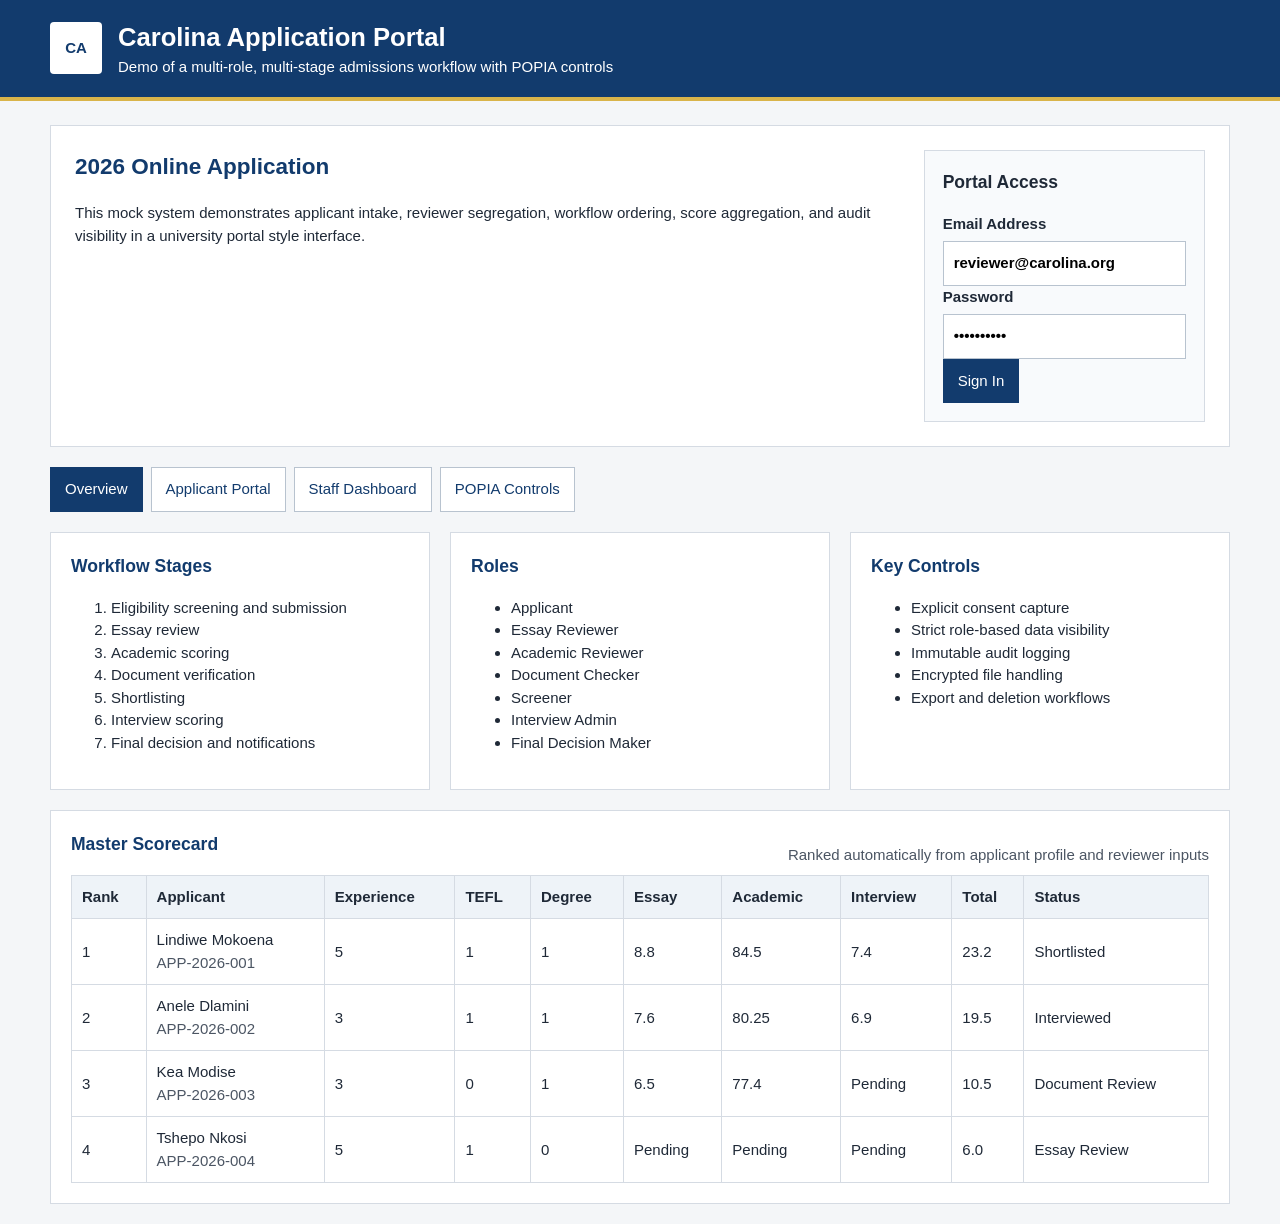
==== index.html @ fd907ea9 "initial commit for demo project" ====
<!DOCTYPE html>
<html lang="en">
<head>
  <meta charset="UTF-8">
  <meta name="viewport" content="width=device-width, initial-scale=1.0">
  <title>Carolina Application Portal Demo</title>
  <link rel="stylesheet" href="styles.css">
</head>
<body>
  <header class="site-header">
    <div class="container">
      <div class="brand-block">
        <div class="brand-mark">CA</div>
        <div>
          <h1>Carolina Application Portal</h1>
          <p>Demo of a multi-role, multi-stage admissions workflow with POPIA controls</p>
        </div>
      </div>
    </div>
  </header>

  <main class="container">
    <section class="hero-panel">
      <div class="hero-copy">
        <h2>2026 Online Application</h2>
        <p>
          This mock system demonstrates applicant intake, reviewer segregation, workflow ordering,
          score aggregation, and audit visibility in a university portal style interface.
        </p>
      </div>
      <div class="hero-login">
        <h3>Portal Access</h3>
        <label>Email Address
          <input type="text" value="reviewer@carolina.org" readonly>
        </label>
        <label>Password
          <input type="text" value="••••••••••" readonly>
        </label>
        <button type="button">Sign In</button>
      </div>
    </section>

    <nav class="portal-tabs">
      <button class="tab-button active" data-tab="overview">Overview</button>
      <button class="tab-button" data-tab="applicant">Applicant Portal</button>
      <button class="tab-button" data-tab="staff">Staff Dashboard</button>
      <button class="tab-button" data-tab="compliance">POPIA Controls</button>
    </nav>

    <section class="tab-panel active" id="overview">
      <div class="info-grid">
        <article class="panel">
          <h3>Workflow Stages</h3>
          <ol>
            <li>Eligibility screening and submission</li>
            <li>Essay review</li>
            <li>Academic scoring</li>
            <li>Document verification</li>
            <li>Shortlisting</li>
            <li>Interview scoring</li>
            <li>Final decision and notifications</li>
          </ol>
        </article>
        <article class="panel">
          <h3>Roles</h3>
          <ul>
            <li>Applicant</li>
            <li>Essay Reviewer</li>
            <li>Academic Reviewer</li>
            <li>Document Checker</li>
            <li>Screener</li>
            <li>Interview Admin</li>
            <li>Final Decision Maker</li>
          </ul>
        </article>
        <article class="panel">
          <h3>Key Controls</h3>
          <ul>
            <li>Explicit consent capture</li>
            <li>Strict role-based data visibility</li>
            <li>Immutable audit logging</li>
            <li>Encrypted file handling</li>
            <li>Export and deletion workflows</li>
          </ul>
        </article>
      </div>

      <article class="panel">
        <div class="panel-header">
          <h3>Master Scorecard</h3>
          <p>Ranked automatically from applicant profile and reviewer inputs</p>
        </div>
        <div class="table-wrap">
          <table id="scorecard-table">
            <thead>
              <tr>
                <th>Rank</th>
                <th>Applicant</th>
                <th>Experience</th>
                <th>TEFL</th>
                <th>Degree</th>
                <th>Essay</th>
                <th>Academic</th>
                <th>Interview</th>
                <th>Total</th>
                <th>Status</th>
              </tr>
            </thead>
            <tbody></tbody>
          </table>
        </div>
      </article>
    </section>

    <section class="tab-panel" id="applicant">
      <div class="split-layout">
        <article class="panel">
          <h3>Eligibility Questions</h3>
          <form id="eligibility-form" class="form-stack">
            <label>Are you legally eligible to participate?
              <select name="legalEligibility">
                <option value="yes">Yes</option>
                <option value="no">No</option>
              </select>
            </label>
            <label>Do you hold the minimum required qualification?
              <select name="qualificationEligibility">
                <option value="yes">Yes</option>
                <option value="no">No</option>
              </select>
            </label>
            <label>Can you provide all mandatory documents?
              <select name="documentEligibility">
                <option value="yes">Yes</option>
                <option value="no">No</option>
              </select>
            </label>
            <button type="submit">Check Eligibility</button>
          </form>
          <div id="eligibility-result" class="status-box">
            If any answer is No, the application is stopped immediately, but an application number is still reserved for reporting.
          </div>
        </article>

        <article class="panel">
          <h3>Consent and Required Documents</h3>
          <div class="consent-list">
            <label><input type="checkbox" checked> I consent to the collection and processing of my personal data for this application cycle.</label>
            <label><input type="checkbox" checked> I understand that only authorized staff may access my information according to their role.</label>
          </div>
          <table class="simple-table">
            <tbody>
              <tr><td>Transcript</td><td>Required</td></tr>
              <tr><td>TEFL Certificate</td><td>Required</td></tr>
              <tr><td>Passport / ID Card</td><td>Required</td></tr>
              <tr><td>Reference Letter 1</td><td>Required</td></tr>
              <tr><td>Reference Letter 2</td><td>Required</td></tr>
              <tr><td>CV / Resume</td><td>Required</td></tr>
            </tbody>
          </table>
        </article>
      </div>
    </section>

    <section class="tab-panel" id="staff">
      <article class="panel">
        <div class="panel-header">
          <div>
            <h3>Staff Dashboard</h3>
            <p id="role-description"></p>
          </div>
          <label class="inline-label">Active Role
            <select id="role-selector"></select>
          </label>
        </div>
      </article>

      <div class="dashboard-grid">
        <article class="panel">
          <h3>Applicant Queue</h3>
          <div id="applicant-queue" class="stack-list"></div>
        </article>
        <article class="panel">
          <h3>Applicant Detail</h3>
          <div id="applicant-detail" class="stack-list"></div>
        </article>
        <article class="panel">
          <h3>Audit Trail</h3>
          <div id="audit-log" class="stack-list"></div>
        </article>
      </div>
    </section>

    <section class="tab-panel" id="compliance">
      <div class="info-grid">
        <article class="panel">
          <h3>Security</h3>
          <ul>
            <li>HTTPS everywhere with secure cookies</li>
            <li>Password hashing using Argon2id or bcrypt</li>
            <li>Encrypted object storage for documents</li>
            <li>Short-lived signed file downloads</li>
          </ul>
        </article>
        <article class="panel">
          <h3>Data Subject Rights</h3>
          <ul>
            <li>Authenticated export requests</li>
            <li>Deletion workflow after cycle completion</li>
            <li>Consent evidence retention</li>
            <li>Breach notification procedure</li>
          </ul>
        </article>
        <article class="panel">
          <h3>Enforcement</h3>
          <ul>
            <li>Policy-based authorization in API</li>
            <li>Database row-level restrictions where needed</li>
            <li>Append-only audit tables</li>
            <li>Stage machine prevents invalid progression</li>
          </ul>
        </article>
      </div>
    </section>
  </main>

  <script src="app.js"></script>
</body>
</html>
---- styles.css ----
body {
  margin: 0;
  font-family: "Segoe UI", Tahoma, Arial, sans-serif;
  font-size: 15px;
  line-height: 1.5;
  color: #1f2937;
  background: #f4f6f8;
}

.container {
  max-width: 1180px;
  margin: 0 auto;
  padding: 0 20px;
}

.site-header {
  background: #123b6d;
  color: #ffffff;
  border-bottom: 4px solid #d9b44a;
}

.brand-block {
  display: flex;
  align-items: center;
  gap: 16px;
  padding: 18px 0;
}

.brand-mark {
  width: 52px;
  height: 52px;
  display: flex;
  align-items: center;
  justify-content: center;
  background: #ffffff;
  color: #123b6d;
  font-weight: 700;
  border-radius: 4px;
}

.site-header h1,
.site-header p {
  margin: 0;
}

.site-header h1 {
  font-size: 1.6rem;
}

.hero-panel,
.info-grid,
.split-layout,
.dashboard-grid,
.panel-header {
  display: flex;
  gap: 20px;
}

.hero-panel {
  justify-content: space-between;
  align-items: flex-start;
  background: #ffffff;
  border: 1px solid #d5dbe3;
  margin: 24px 0 20px;
  padding: 24px;
}

.hero-panel h2 {
  margin-top: 0;
  color: #123b6d;
}

.hero-login {
  width: 320px;
  background: #f8fafc;
  border: 1px solid #d5dbe3;
  padding: 18px;
}

.hero-login h3 {
  margin-top: 0;
}

.portal-tabs {
  display: flex;
  flex-wrap: wrap;
  gap: 8px;
  margin-bottom: 20px;
}

.tab-button,
button,
select,
input {
  font: inherit;
}

.tab-button,
button {
  border: 1px solid #b8c3cf;
  background: #ffffff;
  color: #123b6d;
  padding: 10px 14px;
  cursor: pointer;
}

.tab-button.active,
button {
  background: #123b6d;
  color: #ffffff;
  border-color: #123b6d;
}

.tab-panel {
  display: none;
}

.tab-panel.active {
  display: block;
}

.info-grid {
  flex-wrap: wrap;
}

.panel {
  flex: 1 1 280px;
  background: #ffffff;
  border: 1px solid #d5dbe3;
  padding: 20px;
  margin-bottom: 20px;
}

.panel h3 {
  margin-top: 0;
  color: #123b6d;
}

.panel-header {
  justify-content: space-between;
  align-items: center;
}

.panel-header p {
  margin: 4px 0 0;
  color: #4b5563;
}

.table-wrap {
  overflow-x: auto;
}

table {
  width: 100%;
  border-collapse: collapse;
}

th,
td {
  border: 1px solid #d5dbe3;
  padding: 10px;
  text-align: left;
}

th {
  background: #eef3f8;
}

.form-stack {
  display: grid;
  gap: 14px;
}

label {
  display: block;
  font-weight: 600;
}

input,
select {
  width: 100%;
  box-sizing: border-box;
  margin-top: 6px;
  padding: 10px;
  border: 1px solid #b8c3cf;
  background: #ffffff;
}

.status-box {
  margin-top: 16px;
  padding: 14px;
  background: #f8fafc;
  border: 1px solid #d5dbe3;
}

.status-box.success {
  background: #edf7ef;
  border-color: #9cc8a4;
  color: #1e5d2b;
}

.status-box.error {
  background: #fdf0f0;
  border-color: #d9a5a5;
  color: #8a1f1f;
}

.consent-list {
  display: grid;
  gap: 10px;
  margin-bottom: 16px;
}

.simple-table td:last-child {
  width: 140px;
}

.inline-label {
  min-width: 220px;
}

.stack-list {
  display: grid;
  gap: 10px;
}

.list-item {
  border: 1px solid #d5dbe3;
  background: #f8fafc;
  padding: 12px;
}

.list-item.active {
  border-color: #123b6d;
  background: #edf3fb;
}

.queue-button {
  width: 100%;
  text-align: left;
}

.muted {
  color: #4b5563;
}

@media (max-width: 900px) {
  .hero-panel,
  .split-layout,
  .dashboard-grid,
  .panel-header {
    flex-direction: column;
  }

  .hero-login {
    width: auto;
  }
}
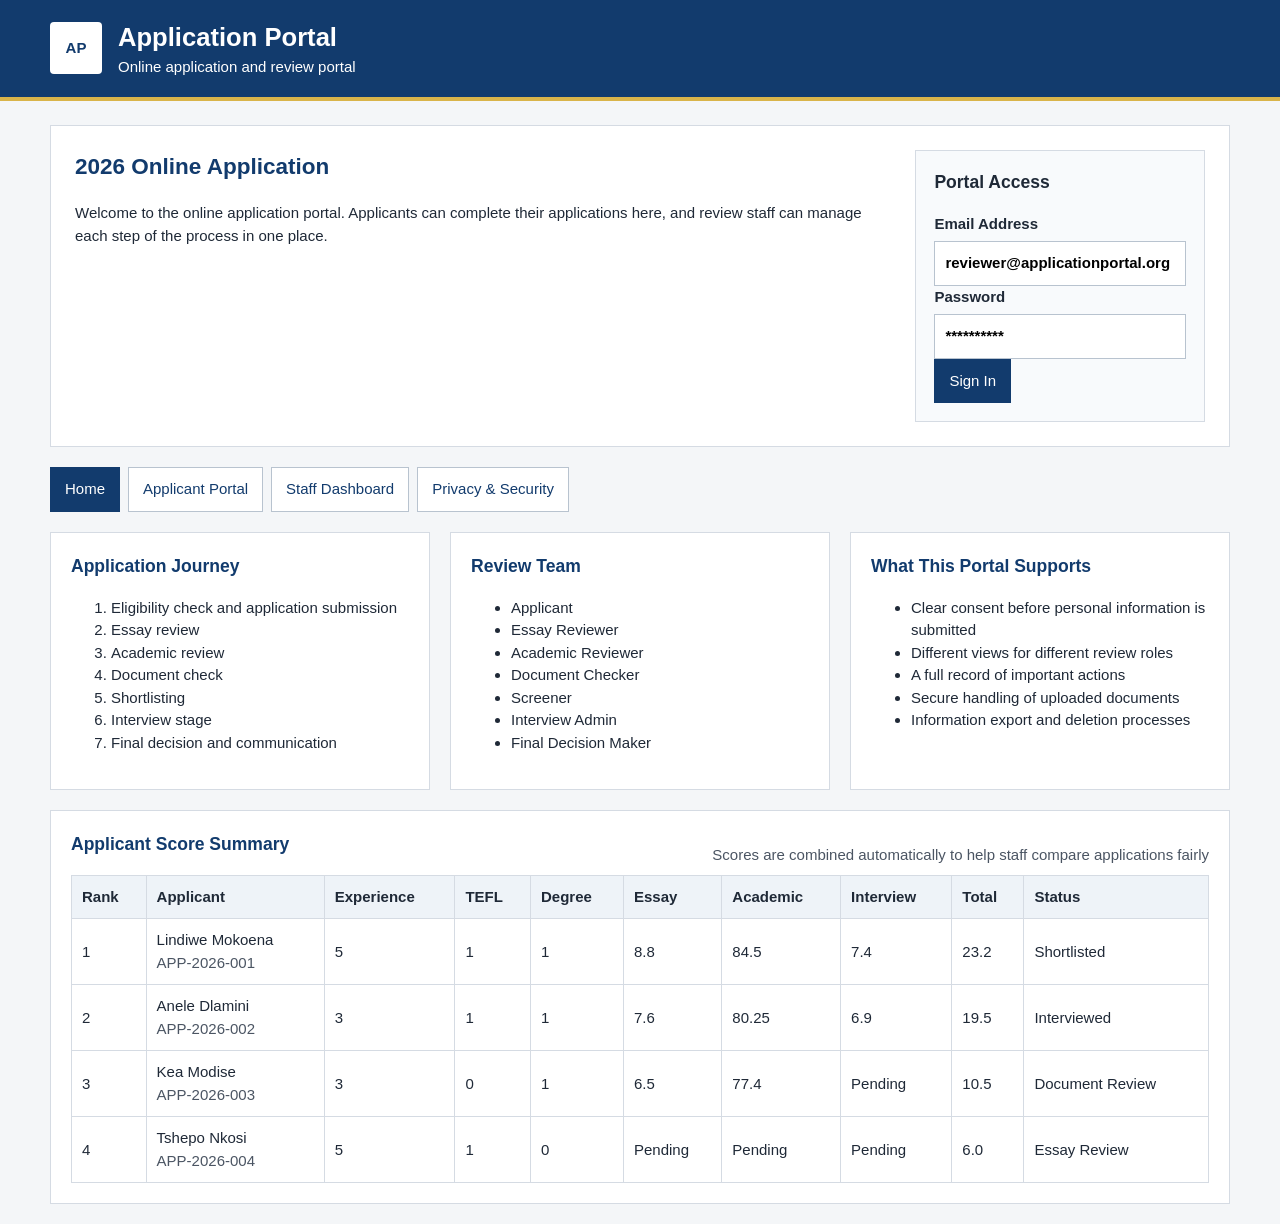
==== commit 19792197: "arch docs" ====
--- a/index.html
+++ b/index.html
@@ -3,17 +3,17 @@
 <head>
   <meta charset="UTF-8">
   <meta name="viewport" content="width=device-width, initial-scale=1.0">
-  <title>Carolina Application Portal Demo</title>
+  <title>Application Portal</title>
   <link rel="stylesheet" href="styles.css">
 </head>
 <body>
   <header class="site-header">
     <div class="container">
       <div class="brand-block">
-        <div class="brand-mark">CA</div>
+        <div class="brand-mark">AP</div>
         <div>
-          <h1>Carolina Application Portal</h1>
-          <p>Demo of a multi-role, multi-stage admissions workflow with POPIA controls</p>
+          <h1>Application Portal</h1>
+          <p>Online application and review portal</p>
         </div>
       </div>
     </div>
@@ -24,45 +24,45 @@
       <div class="hero-copy">
         <h2>2026 Online Application</h2>
         <p>
-          This mock system demonstrates applicant intake, reviewer segregation, workflow ordering,
-          score aggregation, and audit visibility in a university portal style interface.
+          Welcome to the online application portal. Applicants can complete their applications here,
+          and review staff can manage each step of the process in one place.
         </p>
       </div>
       <div class="hero-login">
         <h3>Portal Access</h3>
         <label>Email Address
-          <input type="text" value="reviewer@carolina.org" readonly>
+          <input type="text" value="reviewer@applicationportal.org" readonly>
         </label>
         <label>Password
-          <input type="text" value="••••••••••" readonly>
+          <input type="text" value="**********" readonly>
         </label>
         <button type="button">Sign In</button>
       </div>
     </section>
 
     <nav class="portal-tabs">
-      <button class="tab-button active" data-tab="overview">Overview</button>
+      <button class="tab-button active" data-tab="overview">Home</button>
       <button class="tab-button" data-tab="applicant">Applicant Portal</button>
       <button class="tab-button" data-tab="staff">Staff Dashboard</button>
-      <button class="tab-button" data-tab="compliance">POPIA Controls</button>
+      <button class="tab-button" data-tab="compliance">Privacy & Security</button>
     </nav>
 
     <section class="tab-panel active" id="overview">
       <div class="info-grid">
         <article class="panel">
-          <h3>Workflow Stages</h3>
+          <h3>Application Journey</h3>
           <ol>
-            <li>Eligibility screening and submission</li>
+            <li>Eligibility check and application submission</li>
             <li>Essay review</li>
-            <li>Academic scoring</li>
-            <li>Document verification</li>
+            <li>Academic review</li>
+            <li>Document check</li>
             <li>Shortlisting</li>
-            <li>Interview scoring</li>
-            <li>Final decision and notifications</li>
+            <li>Interview stage</li>
+            <li>Final decision and communication</li>
           </ol>
         </article>
         <article class="panel">
-          <h3>Roles</h3>
+          <h3>Review Team</h3>
           <ul>
             <li>Applicant</li>
             <li>Essay Reviewer</li>
@@ -74,21 +74,21 @@
           </ul>
         </article>
         <article class="panel">
-          <h3>Key Controls</h3>
-          <ul>
-            <li>Explicit consent capture</li>
-            <li>Strict role-based data visibility</li>
-            <li>Immutable audit logging</li>
-            <li>Encrypted file handling</li>
-            <li>Export and deletion workflows</li>
+          <h3>What This Portal Supports</h3>
+          <ul>
+            <li>Clear consent before personal information is submitted</li>
+            <li>Different views for different review roles</li>
+            <li>A full record of important actions</li>
+            <li>Secure handling of uploaded documents</li>
+            <li>Information export and deletion processes</li>
           </ul>
         </article>
       </div>
 
       <article class="panel">
         <div class="panel-header">
-          <h3>Master Scorecard</h3>
-          <p>Ranked automatically from applicant profile and reviewer inputs</p>
+          <h3>Applicant Score Summary</h3>
+          <p>Scores are combined automatically to help staff compare applications fairly</p>
         </div>
         <div class="table-wrap">
           <table id="scorecard-table">
@@ -115,38 +115,38 @@
     <section class="tab-panel" id="applicant">
       <div class="split-layout">
         <article class="panel">
-          <h3>Eligibility Questions</h3>
+          <h3>Before You Apply</h3>
           <form id="eligibility-form" class="form-stack">
-            <label>Are you legally eligible to participate?
+            <label>Are you legally eligible to take part in the programme?
               <select name="legalEligibility">
                 <option value="yes">Yes</option>
                 <option value="no">No</option>
               </select>
             </label>
-            <label>Do you hold the minimum required qualification?
+            <label>Do you meet the minimum qualification requirement?
               <select name="qualificationEligibility">
                 <option value="yes">Yes</option>
                 <option value="no">No</option>
               </select>
             </label>
-            <label>Can you provide all mandatory documents?
+            <label>Are you able to provide all required documents?
               <select name="documentEligibility">
                 <option value="yes">Yes</option>
                 <option value="no">No</option>
               </select>
             </label>
-            <button type="submit">Check Eligibility</button>
+            <button type="submit">Continue</button>
           </form>
           <div id="eligibility-result" class="status-box">
-            If any answer is No, the application is stopped immediately, but an application number is still reserved for reporting.
+            If you answer No to any of these questions, you will not be able to continue with the application. A reference number is still kept for reporting purposes.
           </div>
         </article>
 
         <article class="panel">
-          <h3>Consent and Required Documents</h3>
+          <h3>Your Consent and Documents</h3>
           <div class="consent-list">
-            <label><input type="checkbox" checked> I consent to the collection and processing of my personal data for this application cycle.</label>
-            <label><input type="checkbox" checked> I understand that only authorized staff may access my information according to their role.</label>
+            <label><input type="checkbox" checked> I agree to the collection and use of my personal information for this application process.</label>
+            <label><input type="checkbox" checked> I understand that my information will only be viewed by authorized staff involved in the review process.</label>
           </div>
           <table class="simple-table">
             <tbody>
@@ -169,7 +169,7 @@
             <h3>Staff Dashboard</h3>
             <p id="role-description"></p>
           </div>
-          <label class="inline-label">Active Role
+          <label class="inline-label">Current Role
             <select id="role-selector"></select>
           </label>
         </div>
@@ -177,15 +177,15 @@
 
       <div class="dashboard-grid">
         <article class="panel">
-          <h3>Applicant Queue</h3>
+          <h3>Applications</h3>
           <div id="applicant-queue" class="stack-list"></div>
         </article>
         <article class="panel">
-          <h3>Applicant Detail</h3>
+          <h3>Application Details</h3>
           <div id="applicant-detail" class="stack-list"></div>
         </article>
         <article class="panel">
-          <h3>Audit Trail</h3>
+          <h3>Recent Activity</h3>
           <div id="audit-log" class="stack-list"></div>
         </article>
       </div>
@@ -196,28 +196,28 @@
         <article class="panel">
           <h3>Security</h3>
           <ul>
-            <li>HTTPS everywhere with secure cookies</li>
-            <li>Password hashing using Argon2id or bcrypt</li>
-            <li>Encrypted object storage for documents</li>
-            <li>Short-lived signed file downloads</li>
-          </ul>
-        </article>
-        <article class="panel">
-          <h3>Data Subject Rights</h3>
-          <ul>
-            <li>Authenticated export requests</li>
-            <li>Deletion workflow after cycle completion</li>
-            <li>Consent evidence retention</li>
-            <li>Breach notification procedure</li>
-          </ul>
-        </article>
-        <article class="panel">
-          <h3>Enforcement</h3>
-          <ul>
-            <li>Policy-based authorization in API</li>
-            <li>Database row-level restrictions where needed</li>
-            <li>Append-only audit tables</li>
-            <li>Stage machine prevents invalid progression</li>
+            <li>Secure website access with encrypted connections</li>
+            <li>Protected passwords and secure sign-in sessions</li>
+            <li>Encrypted storage for uploaded documents</li>
+            <li>Time-limited access to downloaded files</li>
+          </ul>
+        </article>
+        <article class="panel">
+          <h3>Your Information</h3>
+          <ul>
+            <li>Requests to download your information</li>
+            <li>Removal of personal information after the cycle where appropriate</li>
+            <li>Record of the consent you provided</li>
+            <li>Notification procedures if a data incident occurs</li>
+          </ul>
+        </article>
+        <article class="panel">
+          <h3>Access Rules</h3>
+          <ul>
+            <li>Staff only see the information they need for their role</li>
+            <li>Extra database restrictions are applied where needed</li>
+            <li>Important actions are recorded and kept safe from editing</li>
+            <li>Each application must move through the correct review order</li>
           </ul>
         </article>
       </div>
